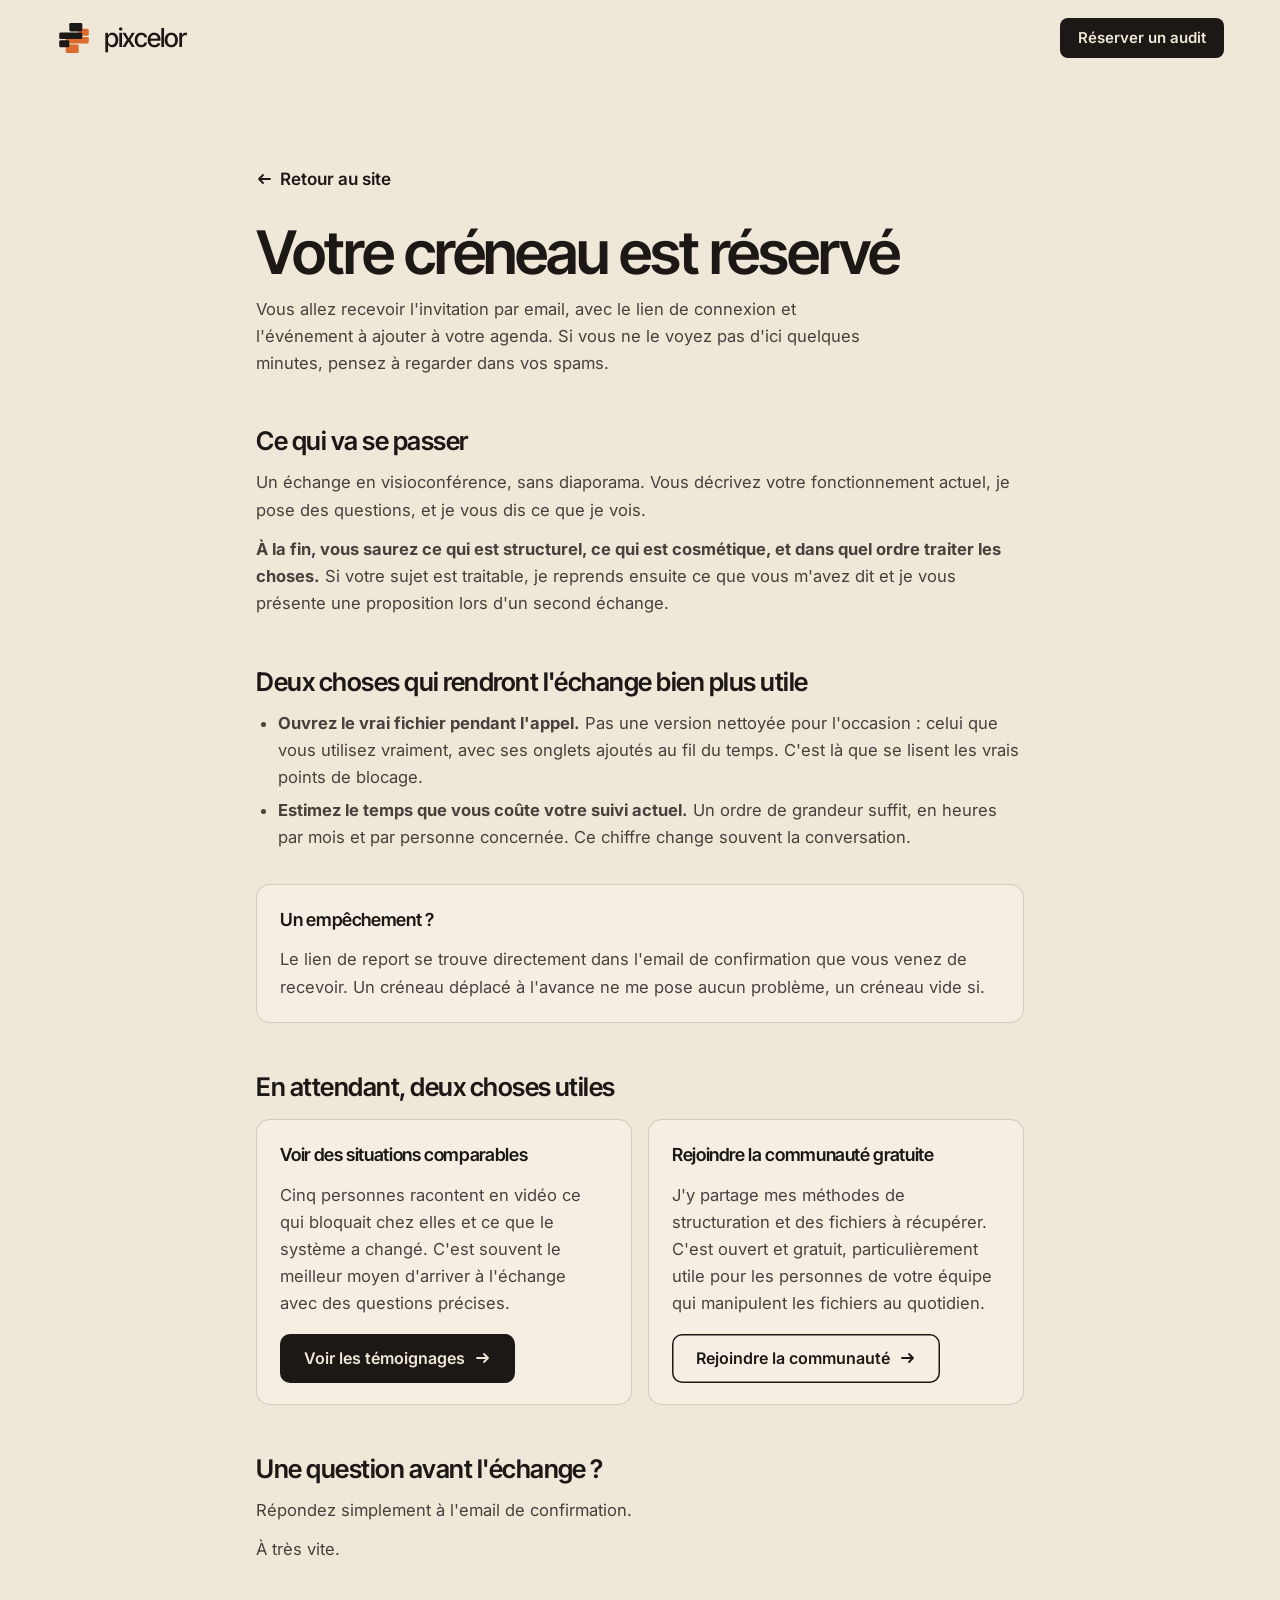
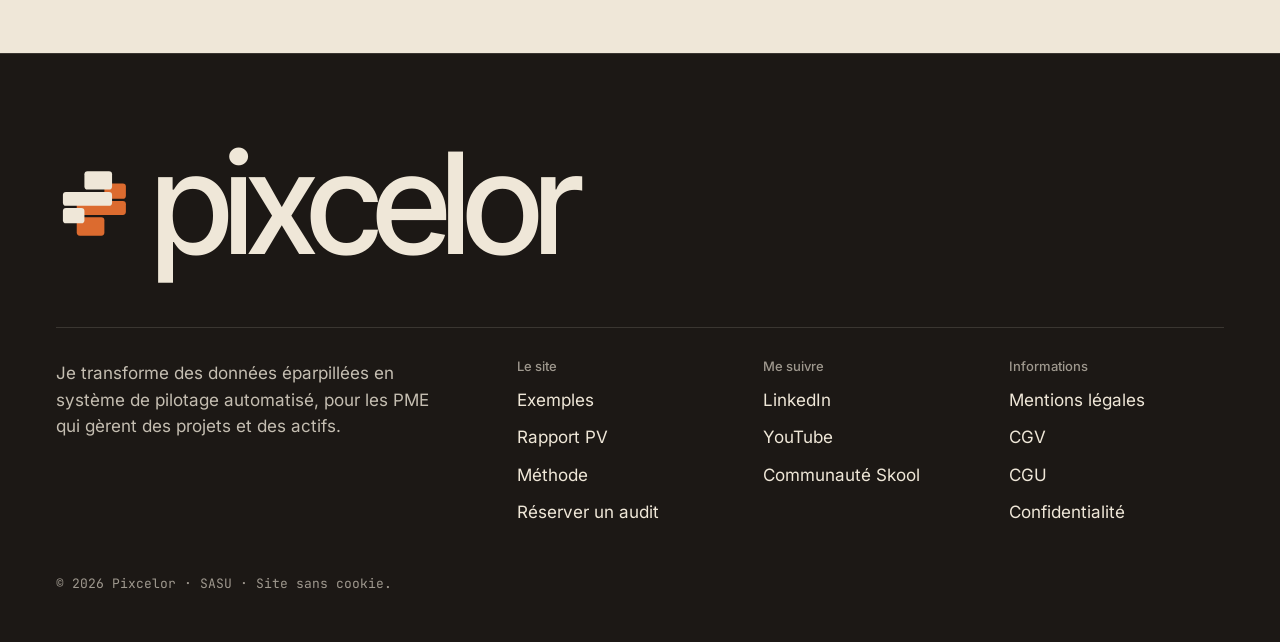
==== appel-confirme/index.html @ f3218b79 "Site pixcelor.com : première version Page unique (accueil en tuiles, schéma des logiciels vers le ra" ====
<!doctype html>
<html lang="fr">
<head>
<meta charset="utf-8">
<meta name="viewport" content="width=device-width, initial-scale=1">
<meta http-equiv="Content-Security-Policy" content="default-src 'self'; script-src 'self'; style-src 'self'; img-src 'self' data:; font-src 'self'; connect-src 'self'; frame-src 'none'; base-uri 'self'; form-action 'none'; object-src 'none'">
<meta name="referrer" content="strict-origin-when-cross-origin">
<title>Votre créneau est réservé · Pixcelor</title>
<meta name="description" content="Ce qui va se passer, ce qui aide à préparer l'échange, et de quoi patienter utilement.">
<link rel="canonical" href="https://pixcelor.com/appel-confirme/">
<meta name="robots" content="noindex">
<meta name="theme-color" content="#EFE7D8">
<link rel="icon" href="../assets/img/favicon.svg" type="image/svg+xml">
<link rel="apple-touch-icon" href="../assets/img/apple-touch-icon.png">
<link rel="preload" href="../assets/fonts/InterTight-latin.woff2" as="font" type="font/woff2" crossorigin>
<link rel="preload" href="../assets/fonts/Inter-latin.woff2" as="font" type="font/woff2" crossorigin>
<link rel="stylesheet" href="../assets/css/site.css?v=21">
</head>
<body>
<a class="skip" href="#contenu">Aller au contenu</a>

<header class="site-header">
  <div class="wrap header-row">
    <a class="brand" href="../" aria-label="Pixcelor, accueil"><svg viewBox="0 0 100 100" aria-hidden="true"><g fill="#DC6B2F"><rect x="63" y="24" width="28" height="20" rx="4"/><rect x="27" y="47" width="64" height="18" rx="4"/><rect x="27" y="68" width="36" height="24" rx="4"/></g><g fill="#1C1815"><rect x="37" y="8" width="36" height="24" rx="4"/><rect x="9" y="35" width="64" height="18" rx="4"/><rect x="9" y="56" width="28" height="20" rx="4"/></g></svg><span class="brand-word">pixcelor</span></a>
    <a class="btn btn--small" href="../#reserver">Réserver un audit</a>
  </div>
</header>

<main id="contenu" class="legal">
  <div class="wrap">
    <a class="back" href="../"><svg width="16" height="16" viewBox="0 0 16 16" aria-hidden="true"><path d="M14 8H3M7 4L3 8l4 4" fill="none" stroke="currentColor" stroke-width="1.8" stroke-linecap="round" stroke-linejoin="round"/></svg>Retour au site</a>
    <h1>Votre créneau est réservé</h1>
    
<p class="lead">Vous allez recevoir l'invitation par email, avec le lien de connexion et l'événement à ajouter à votre agenda. Si vous ne le voyez pas d'ici quelques minutes, pensez à regarder dans vos spams.</p>

<h2>Ce qui va se passer</h2>
<p>Un échange en visioconférence, sans diaporama. Vous décrivez votre fonctionnement actuel, je pose des questions, et je vous dis ce que je vois.</p>
<p><strong>À la fin, vous saurez ce qui est structurel, ce qui est cosmétique, et dans quel ordre traiter les choses.</strong> Si votre sujet est traitable, je reprends ensuite ce que vous m'avez dit et je vous présente une proposition lors d'un second échange.</p>

<h2>Deux choses qui rendront l'échange bien plus utile</h2>
<ul>
<li><strong>Ouvrez le vrai fichier pendant l'appel.</strong> Pas une version nettoyée pour l'occasion : celui que vous utilisez vraiment, avec ses onglets ajoutés au fil du temps. C'est là que se lisent les vrais points de blocage.</li>
<li><strong>Estimez le temps que vous coûte votre suivi actuel.</strong> Un ordre de grandeur suffit, en heures par mois et par personne concernée. Ce chiffre change souvent la conversation.</li>
</ul>

<div class="intro">
<h3>Un empêchement ?</h3>
<p>Le lien de report se trouve directement dans l'email de confirmation que vous venez de recevoir. Un créneau déplacé à l'avance ne me pose aucun problème, un créneau vide si.</p>
</div>

<h2>En attendant, deux choses utiles</h2>
<div class="cards2">
  <div>
    <h3>Voir des situations comparables</h3>
    <p>Cinq personnes racontent en vidéo ce qui bloquait chez elles et ce que le système a changé. C'est souvent le meilleur moyen d'arriver à l'échange avec des questions précises.</p>
    <a class="btn" href="../#temoignages">Voir les témoignages <svg width="16" height="16" viewBox="0 0 16 16" aria-hidden="true"><path d="M2 8h11M9 4l4 4-4 4" fill="none" stroke="currentColor" stroke-width="1.8" stroke-linecap="round" stroke-linejoin="round"/></svg></a>
  </div>
  <div>
    <h3>Rejoindre la communauté gratuite</h3>
    <p>J'y partage mes méthodes de structuration et des fichiers à récupérer. C'est ouvert et gratuit, particulièrement utile pour les personnes de votre équipe qui manipulent les fichiers au quotidien.</p>
    <a class="btn btn--line" href="https://www.skool.com/excel-systems-architect-6419/about" rel="noopener" target="_blank">Rejoindre la communauté <svg width="16" height="16" viewBox="0 0 16 16" aria-hidden="true"><path d="M2 8h11M9 4l4 4-4 4" fill="none" stroke="currentColor" stroke-width="1.8" stroke-linecap="round" stroke-linejoin="round"/></svg></a>
  </div>
</div>

<h2>Une question avant l'échange ?</h2>
<p>Répondez simplement à l'email de confirmation.</p>
<p>À très vite.</p>

  </div>
</main>

<footer class="site-footer">
  <div class="wrap">
    <div class="footer-mark" aria-hidden="true"><svg viewBox="0 0 100 100" aria-hidden="true"><g fill="#DC6B2F"><rect x="63" y="24" width="28" height="20" rx="4"/><rect x="27" y="47" width="64" height="18" rx="4"/><rect x="27" y="68" width="36" height="24" rx="4"/></g><g fill="#EFE7D8"><rect x="37" y="8" width="36" height="24" rx="4"/><rect x="9" y="35" width="64" height="18" rx="4"/><rect x="9" y="56" width="28" height="20" rx="4"/></g></svg><span>pixcelor</span></div>
    <div class="footer-cols">
      <p>Je transforme des données éparpillées en système de pilotage automatisé, pour les PME qui gèrent des projets et des actifs.</p>
      <div><h2>Le site</h2><ul><li><a href="../#exemples">Exemples</a></li><li><a href="../#rapport-pv">Rapport PV</a></li><li><a href="../#methode">Méthode</a></li><li><a href="../#reserver">Réserver un audit</a></li></ul></div>
      <div><h2>Me suivre</h2><ul><li><a href="https://www.linkedin.com/in/etienne-collonge/" rel="noopener" target="_blank">LinkedIn</a></li><li><a href="https://www.youtube.com/@EtienneCollonge" rel="noopener" target="_blank">YouTube</a></li><li><a href="https://www.skool.com/excel-systems-architect-6419/about" rel="noopener" target="_blank">Communauté Skool</a></li></ul></div>
      <div><h2>Informations</h2><ul><li><a href="../mentions-legales/">Mentions légales</a></li><li><a href="../conditions-generales-de-vente/">CGV</a></li><li><a href="../conditions-generales-dutilisation/">CGU</a></li><li><a href="../politique-de-confidentialite/">Confidentialité</a></li></ul></div>
    </div>
    <p class="footer-base">© 2026 Pixcelor · SASU · Site sans cookie.</p>
  </div>
</footer>
</body>
</html>
---- assets/css/site.css ----
/* Pixcelor, feuille de style du site.
   Palette : Encre, Lin, Terracotta (charte), plus le vert sauge des graphiques de la bannière LinkedIn.
   Les contrastes se lisent en luminosité, jamais en rouge/vert seul. */

@font-face { font-family: "Inter Tight"; src: url("../fonts/InterTight-latin.woff2") format("woff2"); font-weight: 400 700; font-display: swap; }
@font-face { font-family: "Inter"; src: url("../fonts/Inter-latin.woff2") format("woff2"); font-weight: 400 700; font-display: swap; }
@font-face { font-family: "JetBrains Mono"; src: url("../fonts/JetBrainsMono-latin.woff2") format("woff2"); font-weight: 400 500; font-display: swap; }
@font-face { font-family: "Archivo"; src: url("../fonts/Archivo-latin.woff2") format("woff2"); font-weight: 100 900; font-stretch: 62% 125%; font-display: swap; }

/* Variante B des titres, à comparer avec ?typo=b (Archivo en largeur étendue). À retirer une fois le choix fait. */
html.typo-b { --f-display: "Archivo", system-ui, sans-serif; }
html.typo-b .b-title, html.typo-b .section-title, html.typo-b h3, html.typo-b .quote-big, html.typo-b .sector-lead, html.typo-b .community h2, html.typo-b .band h2 { font-stretch: 116%; }
html.typo-b .b-title { font-weight: 700; letter-spacing: -0.05em; }
html.typo-b .brand-word, html.typo-b .footer-mark span { font-family: "Inter Tight", system-ui, sans-serif; font-stretch: normal; }

:root {
  --encre: #1C1815;
  --encre-2: #26201C;
  --encre-3: #3A322C;
  --lin: #EFE7D8;
  --lin-soft: #F5EFE3;
  --lin-warm: #E8DFCC;
  --lin-deep: #D6C8AF;
  --terra: #DC6B2F;
  --terra-700: #B65525;
  --terra-ink: #9C461F; /* terracotta assombri pour le texte sur Lin : contraste 4,9:1 */
  --terra-soft: #F0B08C;
  --sauge: #8FA78A;
  --sauge-soft: #B5C7AF;
  --taupe: #7D6E60;

  --text-2: rgba(28, 24, 21, 0.8);
  --text-3: rgba(28, 24, 21, 0.68);
  --line: rgba(28, 24, 21, 0.16);
  --line-2: rgba(28, 24, 21, 0.3);
  --on-dark: #EFE7D8;
  --on-dark-2: rgba(239, 231, 216, 0.8);
  --on-dark-3: rgba(239, 231, 216, 0.62);
  --line-dark: rgba(239, 231, 216, 0.14);

  --f-display: "Inter Tight", "Inter", system-ui, sans-serif;
  --f-body: "Inter", system-ui, sans-serif;
  --f-mono: "JetBrains Mono", ui-monospace, "SFMono-Regular", Consolas, monospace;

  --fs-hero: clamp(46px, 8.1vw, 126px);
  --fs-h2: clamp(36px, 5vw, 72px);
  --fs-h3: clamp(21px, 1.9vw, 27px);
  --fs-lead: clamp(18px, 1.42vw, 21px);

  --r-s: 6px;
  --r-m: 12px;
  --r-l: 20px;
  --ease: cubic-bezier(0.16, 1, 0.3, 1);
  --gutter: clamp(20px, 4.4vw, 64px);
  --section: clamp(80px, 9vw, 136px);
}

*, *::before, *::after { box-sizing: border-box; }
html { scroll-behavior: smooth; scroll-padding-top: 88px; -webkit-text-size-adjust: 100%; }
body {
  margin: 0;
  background: var(--lin);
  color: var(--encre);
  font: 400 17px/1.6 var(--f-body);
  -webkit-font-smoothing: antialiased;
  text-rendering: optimizeLegibility;
  caret-color: var(--terra);
  scrollbar-color: var(--lin-deep) var(--lin);
}
img, svg { display: block; max-width: 100%; }
img { height: auto; }
a { color: inherit; text-decoration-color: var(--terra); text-decoration-thickness: 1.5px; text-underline-offset: 4px; }
a:hover { color: var(--terra-ink); }
button { font: inherit; color: inherit; }
::selection { background: var(--terra); color: var(--encre); }
:focus-visible { outline: 2px solid var(--terra); outline-offset: 3px; border-radius: 4px; }
.mono { font-family: var(--f-mono); font-variant-numeric: tabular-nums; }

.skip { position: absolute; left: 12px; top: -60px; z-index: 100; background: var(--encre); color: var(--lin); padding: 10px 16px; border-radius: var(--r-s); text-decoration: none; }
.skip:focus, .skip:hover { top: 12px; color: var(--lin); }

.wrap { width: 100%; max-width: 1440px; margin: 0 auto; padding-inline: var(--gutter); }

/* ---------- Titres et textes ---------- */
.section { padding-block: var(--section); }
.section--tight { padding-block: calc(var(--section) * 0.7); }
.section-title { margin: 0; font: 600 var(--fs-h2)/1.02 var(--f-display); letter-spacing: -0.035em; text-wrap: balance; max-width: 18ch; }
.lead { margin: 24px 0 0; font-size: var(--fs-lead); line-height: 1.55; color: var(--text-2); max-width: 62ch; text-wrap: pretty; }
.dark .lead { color: var(--on-dark-2); }
.note { margin: 18px 0 0; font: 400 13px/1.5 var(--f-mono); color: var(--text-3); }
.dark .note { color: var(--on-dark-3); }
h3 { font-family: var(--f-display); letter-spacing: -0.02em; }

/* ---------- Boutons ---------- */
.btn {
  display: inline-flex; align-items: center; justify-content: center; gap: 10px;
  padding: 15px 24px; border-radius: 10px; border: 0;
  background: var(--encre); color: var(--lin);
  font: 600 16px/1.2 var(--f-body); text-decoration: none; cursor: pointer;
  transition: background-color 220ms var(--ease), transform 220ms var(--ease);
}
.btn:hover { background: var(--encre-3); color: var(--lin); }
.btn:active { transform: translateY(1px); }
.btn svg { flex: none; transition: transform 220ms var(--ease); }
.btn:hover svg { transform: translateX(3px); }
.btn--xl { padding: 21px 32px; font-size: 18px; border-radius: 13px; }
.btn--small { padding: 11px 18px; font-size: 15px; border-radius: 8px; }
.btn--terra { background: var(--terra); color: var(--encre); }
.btn--terra:hover { background: #E8834E; color: var(--encre); }
.btn--line { background: transparent; color: var(--encre); box-shadow: inset 0 0 0 1.5px var(--encre); }
.btn--line:hover { background: var(--lin-warm); color: var(--encre); }
.btn[disabled] { opacity: 0.6; cursor: default; }

.link-arrow { display: inline-flex; align-items: center; gap: 8px; font-weight: 600; text-decoration: none; }
.link-arrow svg { transition: transform 220ms var(--ease); }
.link-arrow:hover svg { transform: translateY(3px); }
.link-arrow--right:hover svg { transform: translateX(3px); }

.seg { display: inline-flex; padding: 4px; border-radius: 11px; background: var(--lin-warm); box-shadow: inset 0 0 0 1px var(--line); gap: 2px; }
.seg button {
  border: 0; background: transparent; padding: 11px 20px; border-radius: 8px;
  font-weight: 600; font-size: 15.5px; cursor: pointer; color: var(--text-2);
  transition: background-color 250ms var(--ease), color 250ms var(--ease);
}
.seg button:hover { color: var(--encre); }
.seg button[aria-pressed="true"] { background: var(--encre); color: var(--lin); }
.seg--sm button { padding: 8px 13px; font-size: 14px; }
.dark .seg { background: var(--encre-2); box-shadow: inset 0 0 0 1px var(--line-dark); }
.dark .seg button { color: var(--on-dark-2); }
.dark .seg button:hover { color: var(--lin); }
.dark .seg button[aria-pressed="true"] { background: var(--lin); color: var(--encre); }

/* ---------- En-tête ---------- */
.site-header { position: sticky; top: 0; z-index: 50; background: var(--lin); transition: box-shadow 250ms var(--ease); }
.site-header.is-scrolled { box-shadow: 0 1px 0 var(--line), 0 10px 30px -18px rgba(28, 24, 21, 0.35); }
.header-row { height: 76px; display: flex; align-items: center; justify-content: space-between; gap: 24px; }
.brand { display: inline-flex; align-items: center; gap: 12px; text-decoration: none; color: var(--encre); }
.brand:hover { color: var(--encre); }
.brand svg { width: 36px; height: 36px; }
.brand-word { font: 500 26px/1 var(--f-display); letter-spacing: -0.035em; }
.logo-t, .logo-e { transition: transform 700ms var(--ease); }
.brand:hover .logo-t { transform: translate(3px, 3px); }
.brand:hover .logo-e { transform: translate(-3px, -3px); }
.logo-anim .logo-t { animation: logoT 1300ms var(--ease) both 150ms; }
.logo-anim .logo-e { animation: logoE 1300ms var(--ease) both 150ms; }
@keyframes logoT { from { transform: translate(22px, 22px); } to { transform: translate(0, 0); } }
@keyframes logoE { from { transform: translate(-22px, -22px); } to { transform: translate(0, 0); } }

.nav { display: flex; align-items: center; gap: clamp(18px, 2.2vw, 34px); font-size: 15px; font-weight: 500; }
.nav a:not(.btn) { position: relative; text-decoration: none; padding: 6px 0; }
.nav a:not(.btn)::after { content: ""; position: absolute; left: 0; right: 0; bottom: 0; height: 2px; border-radius: 2px; background: var(--terra); transform: scaleX(0); transform-origin: left; transition: transform 300ms var(--ease); }
.nav a.is-active::after, .nav a:not(.btn):hover::after { transform: scaleX(1); }
.nav a.is-active, .nav a:not(.btn):hover { color: var(--encre); }
.menu-btn { display: none; width: 46px; height: 46px; border: 0; background: transparent; border-radius: 10px; cursor: pointer; align-items: center; justify-content: center; }
.menu-btn:hover { background: var(--lin-warm); }

@media (max-width: 1080px) {
  .menu-btn { display: inline-flex; }
  .nav {
    position: fixed; inset: 76px 0 auto 0; flex-direction: column; align-items: stretch; gap: 0;
    background: var(--lin); padding: 8px var(--gutter) 28px; border-bottom: 1px solid var(--line);
    font-size: 19px; transform: translateY(-8px); opacity: 0; visibility: hidden;
    transition: opacity 220ms var(--ease), transform 220ms var(--ease), visibility 0s 220ms;
  }
  .nav.is-open { opacity: 1; transform: none; visibility: visible; transition-delay: 0s; }
  .nav a:not(.btn) { padding: 14px 0; border-bottom: 1px solid var(--line); }
  .nav a:not(.btn)::after { display: none; }
  .nav .btn { margin-top: 20px; }
}

/* ---------- Accueil ---------- */
.hl { position: relative; display: inline-block; white-space: nowrap; }
.hl-stroke { position: absolute; left: -1%; right: 1%; bottom: -0.14em; width: 100%; height: 0.24em; overflow: visible; pointer-events: none; }
.hl-stroke path { fill: none; stroke: var(--terra); stroke-width: 7; stroke-linecap: round; vector-effect: non-scaling-stroke; stroke-dasharray: 1; stroke-dashoffset: 1; animation: draw 1300ms var(--ease) 500ms forwards; }
@keyframes draw { to { stroke-dashoffset: 0; } }

/* ---------- Des logiciels au rapport ---------- */
.flow-head { display: flex; flex-wrap: wrap; justify-content: space-between; align-items: flex-end; gap: 24px 48px; }
.flow-head .seg { flex-wrap: wrap; }
.flow-fig { margin: clamp(28px, 3.5vw, 44px) 0 0; padding: clamp(16px, 2.4vw, 32px); border-radius: 22px; background: var(--lin-soft); box-shadow: inset 0 0 0 1px var(--line); }
.flow-read { margin: 18px 0 0; min-height: 3em; font-size: 15.5px; line-height: 1.5; color: var(--text-2); }
.flow-read strong { color: var(--encre); font-weight: 600; }
.viz .fl-card { fill: #FBF7EF; stroke: var(--line-2); stroke-width: 1; }
.viz .fl-src, .viz .fl-out, .viz .fl-link { transition: opacity 300ms var(--ease); }
.viz .fl-src { cursor: pointer; outline: none; }
.viz .fl-src:focus-visible .fl-card { stroke: var(--terra); stroke-width: 2; }
.viz .fl-src.is-on .fl-card, .viz .fl-out.is-on .fl-card { stroke: var(--encre); stroke-width: 1.5; }
.viz .fl-ic-bg { fill: var(--lin-warm); }
.viz .fl-name { font-size: 14.5px; font-weight: 600; fill: var(--encre); }
.viz .fl-fmt { font: 500 11.5px var(--f-mono); fill: var(--text-3); }
.viz .fl-sub { font-size: 13px; fill: var(--text-2); }
.viz .fl-line { stroke: rgba(28, 24, 21, 0.22); }
.viz .fl-link.is-on .fl-line { stroke: var(--terra); }
.flow-viz.has-focus .fl-src:not(.is-on), .flow-viz.has-focus .fl-out:not(.is-on) { opacity: 0.4; }
.flow-viz.has-focus .fl-link:not(.is-on) { opacity: 0.12; }
.viz .fl-hub-bg { fill: var(--encre); }
.viz .fl-hub-t { font-size: 17px; font-weight: 600; fill: var(--lin); }
.viz .fl-hub-s { font: 500 11.5px var(--f-mono); fill: var(--on-dark-2); }
.viz .fl-rel { stroke: rgba(239, 231, 216, 0.35); stroke-width: 1.2; }
.viz .fl-dim { fill: var(--encre-3); stroke: rgba(239, 231, 216, 0.28); }
.viz .fl-dim-t { font-size: 11px; font-weight: 500; fill: var(--on-dark); }
.viz .fl-fact { fill: var(--terra); }
.viz .fl-chip { fill: #FBF7EF; stroke: var(--terra); stroke-width: 1.2; }
.viz .fl-chip-t { font-size: 12.5px; font-weight: 600; fill: var(--terra-ink); }
/* Le trait lumineux : un tiret qui parcourt la ligne, en boucle, seulement quand le schéma est visible. */
.viz .fl-beam { stroke: var(--terra); stroke-width: 2.6; stroke-linecap: round; stroke-dasharray: var(--seg) var(--gap); stroke-dashoffset: var(--seg); opacity: 0; }
.flow-fig.is-live .viz.is-in .fl-beam { opacity: 1; animation: beam 2.8s linear var(--bd, 0s) infinite; }
@keyframes beam { from { stroke-dashoffset: var(--seg); } to { stroke-dashoffset: var(--end); } }

@keyframes flow { to { stroke-dashoffset: -20; } }

.tile { display: block; margin: 0; padding: 16px 18px 12px; border-radius: 14px; background: #FBF7EF; box-shadow: inset 0 0 0 1px var(--line); min-width: 0; text-align: left; }
.tile figcaption, .tile-cap { display: flex; justify-content: space-between; align-items: baseline; gap: 12px; font-size: 14.5px; font-weight: 500; color: var(--text-2); }
.tile figcaption b, .tile-cap b { font: 500 16px/1 var(--f-mono); color: var(--encre); white-space: nowrap; }
.tile figcaption b.neg, .tile-cap b.neg { color: var(--terra-ink); }


/* ---------- Ce que coûte le retard ---------- */
.enjeux-grid { display: grid; grid-template-columns: minmax(0, 4.4fr) minmax(0, 7.6fr); gap: clamp(32px, 4vw, 64px); align-items: center; }
.blind { list-style: none; margin: 32px 0 0; padding: 0; }
.blind li { display: grid; grid-template-columns: 112px 1fr; gap: 16px; padding: 16px 0; border-top: 1px solid var(--line); font-size: 17px; line-height: 1.45; }
.blind li:last-child { border-bottom: 1px solid var(--line); }
.blind li span { font-size: 13.5px; font-weight: 600; color: var(--terra-ink); padding-top: 2px; }
.delay-fig { margin: 0; padding: clamp(18px, 2.4vw, 30px); border-radius: 22px; background: var(--lin-soft); box-shadow: inset 0 0 0 1px var(--line); }
.delay-head { display: flex; flex-wrap: wrap; justify-content: space-between; align-items: flex-start; gap: 14px 20px; }
.delay-t { flex: 1 1 260px; font-size: 14.5px; line-height: 1.45; color: var(--text-2); }
.delay-t strong { display: block; margin-bottom: 4px; font: 600 18px/1.25 var(--f-display); color: var(--encre); letter-spacing: -0.01em; }

/* Chiffres clés en petites cartes, au-dessus des graphiques. */
.stat-row { display: grid; grid-template-columns: repeat(2, minmax(0, 1fr)); gap: 12px; margin: 18px 0 6px; }
.stat, .constat-kpis > div { padding: 14px 18px 16px; border-radius: 14px; background: #FBF7EF; box-shadow: inset 0 0 0 1px var(--line); }
.stat span, .constat-kpis dt { display: block; font-size: 13.5px; font-weight: 500; color: var(--text-2); }
.stat b { display: block; margin-top: 8px; font: 500 clamp(24px, 2.4vw, 32px)/1 var(--f-mono); letter-spacing: -0.02em; white-space: nowrap; }
.stat--key b { color: var(--terra-ink); }

/* ---------- Avant / après ---------- */
.constat-top { display: grid; grid-template-columns: minmax(0, 7fr) minmax(0, 5fr); gap: clamp(28px, 5vw, 80px); align-items: end; }
.constat-kpis { display: grid; grid-template-columns: repeat(2, minmax(0, 1fr)); gap: 12px; margin: 0; }
.constat-kpis dd { margin: 10px 0 0; white-space: nowrap; font: 500 clamp(28px, 2.8vw, 40px)/1 var(--f-mono); letter-spacing: -0.03em; transition: color 400ms var(--ease); }
.constat-kpis dd.is-good { color: var(--terra-ink); }
.gantt-fig { margin: clamp(32px, 4vw, 48px) 0 0; padding: clamp(18px, 2.4vw, 32px); border-radius: 22px; background: var(--lin-soft); box-shadow: inset 0 0 0 1px var(--line); }
.viz .gl-name { font-size: 14.5px; font-weight: 500; fill: var(--encre); }
.viz .gl-dur { font: 500 11.5px var(--f-mono); fill: var(--text-3); }
.viz .gl-day { font: 500 11.5px var(--f-mono); fill: var(--text-3); }
.viz .pill-t { font: 600 12.5px var(--f-body); }
.viz .pill-line rect { stroke: var(--line-2); }
.gantt-head { display: flex; flex-wrap: wrap; justify-content: space-between; align-items: center; gap: 16px; margin-bottom: 20px; }
.gantt-head .legend { margin: 0; }
.legend { display: flex; flex-wrap: wrap; gap: 8px 20px; margin-top: 14px; font-size: 14px; color: var(--text-2); }
.dark .legend { color: var(--on-dark-2); }
.legend span { display: inline-flex; align-items: center; gap: 8px; }
.legend i { width: 13px; height: 13px; border-radius: 3px; display: inline-block; }
.legend i.l { height: 3px; width: 18px; border-radius: 2px; }
.sw-manual { background: var(--taupe); }
.sw-auto { background: var(--sauge-soft); box-shadow: inset 0 0 0 1px rgba(28, 24, 21, 0.25); }
.sw-analyse { background: var(--terra); }
.sw-ink { background: var(--encre); }
.dark .sw-ink { background: var(--lin); }
.sw-lin { background: var(--lin); }
.sw-sand { background: #B9A88C; }
.sw-sandl { background: #CDBEA5; }
.sw-good { background: #CDBEA5; }
.sw-mid { background: #D99A6C; }

/* ---------- Bandeau d'appel ---------- */
.cta-band { padding-bottom: calc(var(--section) * 0.4); }
.band {
  display: flex; flex-wrap: wrap; justify-content: space-between; align-items: center; gap: 24px 48px;
  padding: clamp(28px, 4vw, 56px) clamp(24px, 4vw, 64px); border-radius: var(--r-l);
  background: var(--lin-warm); box-shadow: inset 0 0 0 1px var(--line);
}
.band h2 { margin: 0; max-width: 22ch; font: 600 clamp(28px, 3.2vw, 46px)/1.05 var(--f-display); letter-spacing: -0.03em; text-wrap: balance; }
.band p { margin: 14px 0 0; font-size: 17px; color: var(--text-2); max-width: 52ch; }

/* ---------- Métiers ---------- */
.tabs { display: flex; flex-wrap: wrap; gap: 8px; margin-top: 40px; }
.tabs [role="tab"] {
  border: 0; cursor: pointer; padding: 13px 20px; border-radius: 999px; background: transparent; box-shadow: inset 0 0 0 1.5px var(--line-2);
  font-weight: 600; font-size: 15.5px; color: var(--encre); transition: background-color 220ms var(--ease), box-shadow 220ms var(--ease), color 220ms var(--ease);
}
.tabs [role="tab"]:hover { box-shadow: inset 0 0 0 1.5px var(--encre); }
.tabs [role="tab"][aria-selected="true"] { background: var(--encre); color: var(--lin); box-shadow: none; }
.sector { display: grid; grid-template-columns: minmax(0, 3.6fr) minmax(0, 8.4fr); gap: clamp(28px, 4vw, 56px); margin-top: 36px; align-items: start; }
.sector[hidden] { display: none; }
.sector-lead { margin: 0; font: 500 clamp(21px, 1.8vw, 26px)/1.35 var(--f-display); letter-spacing: -0.015em; }
.sector-sub { margin: 26px 0 12px; font-size: 14.5px; color: var(--text-3); }
.ticks { list-style: none; margin: 0; padding: 0; display: grid; gap: 12px; }
.ticks li { position: relative; padding-left: 30px; font-size: 16.5px; line-height: 1.45; }
.ticks li::before { content: ""; position: absolute; left: 0; top: 4px; width: 18px; height: 14px; border-radius: 3px; background: var(--terra); clip-path: polygon(0 0, 55% 0, 55% 45%, 100% 45%, 100% 100%, 45% 100%, 45% 55%, 0 55%); }
.sector .link-arrow { margin-top: 30px; }
.board { display: grid; grid-template-columns: repeat(2, minmax(0, 1fr)); gap: 14px; }
.board .tile--wide { grid-column: 1 / -1; }

/* ---------- Sections sombres ---------- */
.dark { background: var(--encre); color: var(--on-dark); }
.dark a { color: var(--on-dark); }
.dark a:hover { color: var(--terra-soft); }
.dark a.btn--terra, .dark a.btn--terra:hover { color: var(--encre); }

/* ---------- Parc photovoltaïque ---------- */
.pv-head { display: flex; justify-content: space-between; align-items: flex-end; gap: 40px; }
.pv-head .section-title { max-width: 15ch; }
.pv-head .btn { flex: none; }
.pv { margin-top: clamp(40px, 5vw, 64px); border-radius: var(--r-l); padding: clamp(14px, 1.8vw, 24px); background: #221C18; box-shadow: inset 0 0 0 1px var(--line-dark), 0 50px 100px -60px #000; }
.pv-bar { display: flex; flex-wrap: wrap; justify-content: space-between; align-items: center; gap: 14px; padding-bottom: 16px; border-bottom: 1px solid var(--line-dark); }
.pv-title { display: flex; align-items: center; gap: 12px; font: 600 18px/1.2 var(--f-display); }
.pv-title svg { width: 24px; height: 24px; }
.pv-title span { font-weight: 500; color: var(--on-dark-3); }
.pv-view[hidden] { display: none; }
.pv-filter { display: flex; flex-wrap: wrap; align-items: center; gap: 8px 10px; padding-top: 16px; }
.pv-filter .lbl { font-size: 13.5px; color: var(--on-dark-3); margin-right: 2px; }
.pv-filter .hint { font-size: 13.5px; color: var(--on-dark-3); margin-left: auto; }
.chip {
  border: 0; cursor: pointer; padding: 8px 13px; border-radius: 8px; background: transparent; color: var(--on-dark-2);
  box-shadow: inset 0 0 0 1px var(--line-dark); font: 500 13px/1 var(--f-mono); transition: background-color 200ms var(--ease), color 200ms var(--ease);
}
.chip:hover { color: var(--lin); box-shadow: inset 0 0 0 1px rgba(239, 231, 216, 0.4); }
.chip[aria-pressed="true"] { background: var(--lin); color: var(--encre); box-shadow: none; }
.chip--sel { background: var(--terra); color: var(--encre); cursor: default; }
.tag { display: inline-flex; padding: 7px 11px; border-radius: 7px; font: 500 12.5px/1 var(--f-mono); box-shadow: inset 0 0 0 1px var(--line-dark); color: var(--on-dark-2); }
.tag--terra { color: var(--terra); box-shadow: inset 0 0 0 1px rgba(220, 107, 47, 0.7); }

.pv-kpis { display: grid; grid-template-columns: repeat(5, minmax(0, 1fr)); padding: 20px 0; border-bottom: 1px solid var(--line-dark); }
.kpi { padding: 0 20px; border-left: 1px solid var(--line-dark); }
.kpi:first-child { padding-left: 4px; border-left: 0; }
.kpi span { display: block; font-size: 13.5px; color: var(--on-dark-3); }
.kpi b { display: block; margin-top: 8px; font: 500 clamp(22px, 2.1vw, 31px)/1 var(--f-mono); letter-spacing: -0.02em; }
.kpi b small { font-size: 0.5em; margin-left: 4px; color: var(--on-dark-2); }
.kpi b.is-terra { color: var(--terra); }

.pv-grid { display: grid; grid-template-columns: repeat(12, minmax(0, 1fr)); gap: 14px; margin-top: 16px; }
.pv-card { margin: 0; padding: 18px 20px 14px; border-radius: 14px; background: var(--encre-2); box-shadow: inset 0 0 0 1px var(--line-dark); min-width: 0; }
.pv-card figcaption, .pv-card h3 { margin: 0 0 6px; font: 500 14.5px/1.35 var(--f-body); color: var(--on-dark-2); letter-spacing: 0; }
.pv-map { grid-column: span 5; }
.pv-combo { grid-column: span 7; }
.pv-fall { grid-column: span 7; }
.pv-causes { grid-column: span 5; }
.pv-heat, .pv-todo { grid-column: span 12; }
.pv-treso { grid-column: span 12; }
.pv-dscr { grid-column: span 7; }
.pv-enc { grid-column: span 5; }
.sw-band { background: rgba(220, 107, 47, 0.35); }
.sw-dash { background: repeating-linear-gradient(90deg, var(--terra) 0 5px, transparent 5px 8px); }
.pv-reading { margin: 10px 0 0; font-size: 15px; line-height: 1.5; color: var(--on-dark-2); min-height: 3em; }
.todo { list-style: none; margin: 10px 0 0; padding: 0; display: grid; grid-template-columns: repeat(3, minmax(0, 1fr)); gap: 12px; }
.todo li { border-radius: 12px; padding: 16px 18px; background: #2E2723; box-shadow: inset 0 0 0 1px var(--line-dark); display: grid; grid-template-columns: 1fr auto; gap: 6px 14px; }
.todo .t-name { font: 600 16.5px/1.25 var(--f-display); }
.todo .t-prio { font: 500 12px/1 var(--f-mono); padding: 5px 8px; border-radius: 5px; align-self: start; white-space: nowrap; }
.todo .t-prio.haute { background: var(--terra); color: var(--encre); }
.todo .t-prio.basse { box-shadow: inset 0 0 0 1px rgba(239, 231, 216, 0.35); color: var(--on-dark-2); }
.todo .t-txt { grid-column: 1 / -1; font-size: 14.5px; line-height: 1.45; color: var(--on-dark-2); }
.todo .t-val { grid-column: 1 / -1; font: 500 13.5px/1 var(--f-mono); color: var(--on-dark); margin-top: 4px; }

/* ---------- Ce qui est livré ---------- */
.livrable-grid { display: grid; grid-template-columns: minmax(0, 6fr) minmax(0, 6fr); gap: clamp(36px, 6vw, 96px); align-items: center; }
.layers-list { list-style: none; margin: 40px 0 0; padding: 0; display: grid; gap: 4px; }
.layers-list button {
  width: 100%; text-align: left; cursor: pointer; border: 0; background: transparent;
  display: grid; grid-template-columns: 38px 1fr; gap: 4px 12px; padding: 18px 16px; border-radius: 12px; transition: background-color 220ms var(--ease);
}
.layers-list button:hover { background: var(--lin-warm); }
.layers-list button[aria-pressed="true"] { background: var(--lin-soft); box-shadow: inset 0 0 0 1px var(--line); }
.layers-list .n { font: 500 13px/1.9 var(--f-mono); color: var(--text-3); }
.layers-list button[aria-pressed="true"] .n { color: var(--terra-ink); }
.layers-list strong { font: 600 21px/1.3 var(--f-display); letter-spacing: -0.015em; }
.layers-list p { grid-column: 2; margin: 0; font-size: 15.5px; line-height: 1.5; color: var(--text-2); display: none; }
.layers-list button[aria-pressed="true"] p { display: block; animation: fadeUp 450ms var(--ease) both; }
@keyframes fadeUp { from { opacity: 0; translate: 0 6px; } to { opacity: 1; translate: none; } }
.layers-visual svg { width: 100%; height: auto; overflow: visible; }
.slab { cursor: pointer; transition: transform 500ms var(--ease); }
.slab .top { fill: var(--lin-soft); stroke: var(--encre); stroke-width: 1.5; transition: fill 400ms var(--ease); }
.slab .side-l { fill: var(--lin-deep); stroke: var(--encre); stroke-width: 1.5; }
.slab .side-r { fill: #C4B498; stroke: var(--encre); stroke-width: 1.5; }
.slab .pat { stroke: var(--encre); fill: var(--encre); opacity: 0.35; transition: opacity 400ms var(--ease); }
.slab.is-active { transform: translateY(-14px); }
.slab.is-active .top { fill: var(--encre); }
.slab.is-active .pat { stroke: var(--lin); fill: var(--lin); opacity: 0.9; }
.slab.is-active .pat.acc { stroke: var(--terra); fill: var(--terra); }
.slab-label { font: 500 14px var(--f-body); fill: var(--text-2); }
.slab-label.is-active { fill: var(--encre); font-weight: 600; }

/* ---------- Méthode ---------- */
.steps-visual { margin-top: clamp(40px, 5vw, 64px); }
.steps-visual svg { width: 100%; height: auto; overflow: visible; }
/* « translate » et non « transform » : la position des groupes SVG est portée par leur attribut transform. */
.st { opacity: 0.15; translate: 0 18px; transition: opacity 700ms var(--ease), translate 900ms var(--ease); }
.is-in .st { opacity: 1; translate: none; }
.is-in .st:nth-of-type(2) { transition-delay: 150ms; }
.is-in .st:nth-of-type(3) { transition-delay: 300ms; }
.is-in .st:nth-of-type(4) { transition-delay: 450ms; }
.is-in .st:nth-of-type(5) { transition-delay: 600ms; }
.steps-visual.has-focus .st { opacity: 0.18; transition-delay: 0ms; }
.steps-visual.has-focus .st.is-focus { opacity: 1; translate: 0 -8px; }
.steps { list-style: none; margin: 32px 0 0; padding: 0; display: grid; grid-template-columns: repeat(5, minmax(0, 1fr)); gap: clamp(10px, 1.4vw, 18px); }
.step {
  width: 100%; height: 100%; text-align: left; cursor: pointer; border: 0; background: transparent; padding: 18px 14px 16px;
  border-top: 1.5px solid var(--encre); border-radius: 0 0 12px 12px; display: flex; flex-direction: column; gap: 10px;
  transition: background-color 250ms var(--ease);
}
.step:hover, .step[aria-pressed="true"] { background: var(--lin-soft); }
.step[aria-pressed="true"] { border-top-color: var(--terra); }
.step-h { display: flex; align-items: baseline; gap: 12px; }
.step-h > span:first-child { font: 500 14px/1 var(--f-mono); color: var(--text-3); }
.step-t { font: 600 var(--fs-h3)/1.1 var(--f-display); letter-spacing: -0.02em; }
.step-p { font-size: 15px; line-height: 1.55; color: var(--text-2); }
.deliv { font-size: 14px; color: var(--encre); margin-top: auto; }

.formats { margin-top: clamp(72px, 8vw, 112px); padding: clamp(24px, 3vw, 44px); border-radius: var(--r-l); background: var(--lin-soft); box-shadow: inset 0 0 0 1px var(--line); display: grid; grid-template-columns: minmax(0, 5fr) minmax(0, 7fr); gap: clamp(28px, 4vw, 64px); align-items: center; }
.formats h3 { margin: 0; font-size: clamp(28px, 3vw, 42px); font-weight: 600; line-height: 1.05; }
.formats .seg { margin-top: 22px; }
.format-desc { margin: 20px 0 0; font-size: 16.5px; line-height: 1.55; color: var(--text-2); min-height: 5.5em; }
.who { display: grid; grid-template-columns: repeat(5, minmax(0, 1fr)); gap: 14px; align-items: end; }
.who-col { display: flex; flex-direction: column; gap: 10px; }
.who-bar { height: 190px; border-radius: 8px; overflow: hidden; display: flex; flex-direction: column; box-shadow: inset 0 0 0 1px var(--line); background: var(--lin); }
.who-bar .you { background: var(--terra); transition: flex-grow 700ms var(--ease); flex: 1 1 0; }
.who-bar .me { background: var(--encre); transition: flex-grow 700ms var(--ease); flex: 1 1 0; }
.who-col span { font-size: 13.5px; font-weight: 600; text-align: center; }
.who-col small { display: block; font: 400 12px/1.3 var(--f-mono); color: var(--text-3); text-align: center; }

/* ---------- Témoignages et vidéo ---------- */
.testi-grid figure { margin: 0; }
.testi-grid { display: grid; grid-template-columns: minmax(0, 7fr) minmax(0, 5fr); gap: clamp(32px, 4.5vw, 64px); margin-top: clamp(40px, 5vw, 64px); }
.facade { position: relative; display: block; width: 100%; aspect-ratio: 16 / 9; padding: 0; border: 0; cursor: pointer; border-radius: 16px; overflow: hidden; background: var(--encre); }
.facade img { width: 100%; height: 100%; object-fit: cover; transition: transform 700ms var(--ease); }
.facade:hover img { transform: scale(1.03); }
.facade .play { position: absolute; left: 50%; top: 50%; width: 84px; height: 84px; margin: -42px 0 0 -42px; border-radius: 50%; background: var(--lin); display: flex; align-items: center; justify-content: center; box-shadow: 0 12px 30px -10px rgba(0, 0, 0, 0.6); transition: transform 300ms var(--ease), background-color 300ms var(--ease); }
.facade:hover .play { transform: scale(1.08); background: var(--terra); }
.facade--s { width: 132px; flex: none; border-radius: 9px; }
.facade--s .play { width: 32px; height: 32px; margin: -16px 0 0 -16px; }
.facade--s .play svg { width: 12px; height: 12px; }
.facade iframe { position: absolute; inset: 0; width: 100%; height: 100%; border: 0; }
.quote-big { margin: 30px 0 0; font: 500 clamp(22px, 2.2vw, 31px)/1.3 var(--f-display); letter-spacing: -0.015em; text-wrap: pretty; }
.who-said { margin-top: 18px; display: flex; flex-wrap: wrap; justify-content: space-between; gap: 8px 24px; font-size: 15px; }
.who-said span { color: var(--text-2); }
.gain { font: 500 13px/1.4 var(--f-mono); color: var(--encre); }
.gain::before { content: ""; display: inline-block; width: 8px; height: 8px; margin-right: 8px; border-radius: 2px; background: var(--terra); vertical-align: 1px; }
.testi-list { list-style: none; margin: 0; padding: 0; }
.testi-list li { display: flex; gap: 20px; padding: 22px 0; border-top: 1px solid var(--line); }
.testi-list li:last-child { border-bottom: 1px solid var(--line); }
.testi-list .name { font-size: 15px; }
.testi-list .name span { color: var(--text-2); }
.testi-list blockquote { margin: 8px 0 0; font-size: 16px; line-height: 1.45; }
.testi-list .gain { display: block; margin-top: 10px; font-size: 12.5px; }
.video-grid { display: grid; grid-template-columns: minmax(0, 4fr) minmax(0, 8fr); gap: clamp(32px, 5vw, 80px); align-items: center; }
.video-grid .section-title { max-width: 12ch; }
.vid-modal { width: min(1100px, 94vw); padding: 0; border: 0; border-radius: 16px; background: var(--encre); color: var(--lin); overflow: visible; }
.vid-modal::backdrop { background: rgba(28, 24, 21, 0.78); }
.vid-box { position: relative; aspect-ratio: 16 / 9; border-radius: 16px; overflow: hidden; }
.vid-box iframe { position: absolute; inset: 0; width: 100%; height: 100%; border: 0; }
.vid-close { position: absolute; right: 0; top: -48px; border: 0; cursor: pointer; padding: 10px 16px; border-radius: 8px; background: var(--lin); color: var(--encre); font-weight: 600; font-size: 14px; }
.vid-close:hover { background: var(--terra); }

/* ---------- À propos ---------- */
.about-grid { display: grid; grid-template-columns: minmax(0, 5fr) minmax(0, 7fr); gap: clamp(36px, 6vw, 96px); align-items: start; }
.portrait { margin: 0; position: sticky; top: 110px; }
.portrait img { width: 100%; aspect-ratio: 4 / 5; object-fit: cover; object-position: 50% 25%; border-radius: var(--r-l); }
.portrait figcaption { margin-top: 12px; font-size: 14px; color: var(--text-3); }
.about-grid .section-title { max-width: 16ch; }
.about-text p { font-size: 18px; line-height: 1.65; margin: 22px 0 0; max-width: 62ch; }
.before-after { margin: 40px 0 0; padding: 26px 28px; border-radius: 16px; background: var(--lin-soft); box-shadow: inset 0 0 0 1px var(--line); }
.before-after figcaption { font-size: 14.5px; color: var(--text-2); }
.ba-rows { display: grid; grid-template-columns: 58px minmax(0, 1fr) 60px; gap: 14px 16px; align-items: center; margin-top: 20px; }
.ba-rows span { font-size: 14.5px; }
.ba-rows .v { font: 500 17px var(--f-mono); text-align: right; }
.ba-bar { height: 32px; border-radius: 6px; background: rgba(28, 24, 21, 0.08); }
.ba-bar i { display: block; height: 100%; border-radius: 6px; transform-origin: left; transform: scaleX(0.04); transition: transform 1400ms var(--ease) 200ms; }
.ba-bar i.full { width: 100%; background: var(--taupe); }
.ba-bar i.short { width: 8%; background: var(--terra); transition-delay: 700ms; }
.is-in .ba-bar i { transform: none; }
.before-after .note { margin-top: 16px; }
.follow { display: flex; flex-wrap: wrap; gap: 12px; margin-top: 32px; }

/* ---------- Communauté ---------- */
.community { display: grid; grid-template-columns: minmax(0, 5fr) minmax(0, 7fr); gap: clamp(32px, 5vw, 80px); align-items: center; padding: clamp(24px, 3.5vw, 56px); border-radius: var(--r-l); background: var(--lin-warm); box-shadow: inset 0 0 0 1px var(--line); }
.community h2 { margin: 0; font: 600 clamp(30px, 3.4vw, 50px)/1.04 var(--f-display); letter-spacing: -0.03em; }
.community p { margin: 20px 0 0; font-size: 17px; line-height: 1.6; color: var(--text-2); }
.community .btn { margin-top: 28px; }
.community img { width: 100%; border-radius: 14px; box-shadow: 0 30px 60px -40px rgba(28, 24, 21, 0.6); }

/* ---------- Questions ---------- */
.faq-grid { display: grid; grid-template-columns: minmax(0, 4fr) minmax(0, 8fr); gap: clamp(32px, 5vw, 80px); }
.faq { border-top: 1.5px solid var(--encre); }
.faq details { border-bottom: 1px solid var(--line); }
.faq summary { list-style: none; cursor: pointer; display: flex; justify-content: space-between; align-items: center; gap: 24px; padding: 24px 4px; font: 600 clamp(18px, 1.5vw, 21px)/1.35 var(--f-display); letter-spacing: -0.01em; }
.faq summary::-webkit-details-marker { display: none; }
.faq summary svg { flex: none; transition: transform 300ms var(--ease); }
.faq details[open] summary svg { transform: rotate(45deg); }
.faq summary:hover { color: var(--terra-ink); }
.faq details p { margin: 0 0 24px; padding-right: 48px; font-size: 16.5px; line-height: 1.6; color: var(--text-2); max-width: 70ch; }

/* ---------- Réserver ---------- */
.book-grid { display: grid; grid-template-columns: minmax(0, 5fr) minmax(0, 7fr); gap: clamp(36px, 6vw, 96px); align-items: start; }
.book-steps { list-style: none; margin: 40px 0 0; padding: 0; }
.book-steps li { display: grid; grid-template-columns: 44px 1fr; gap: 12px; padding: 20px 0; border-top: 1px solid var(--line-dark); font-size: 17px; line-height: 1.5; }
.book-steps li span { font: 500 14px/1.7 var(--f-mono); color: var(--terra); }
.book-card { border-radius: var(--r-l); background: var(--encre-2); box-shadow: inset 0 0 0 1px var(--line-dark); padding: clamp(22px, 3vw, 40px); min-height: 560px; display: flex; flex-direction: column; }
.book-card h3 { margin: 0; font-size: clamp(24px, 2.4vw, 32px); font-weight: 600; }
.book-card p { margin: 14px 0 0; color: var(--on-dark-2); font-size: 16px; line-height: 1.55; }
.book-actions { display: flex; flex-wrap: wrap; align-items: center; gap: 14px 24px; margin-top: 28px; }
.book-frame { position: relative; flex: 1; margin-top: 28px; border-radius: 14px; overflow: hidden; background: var(--lin); min-height: 680px; }
.book-frame iframe { position: absolute; inset: 0; width: 100%; height: 100%; border: 0; }
/* Calendrier du mois : un clic sur un jour ouvre Calendly à cette date. */
.cal { margin-top: 28px; padding: clamp(16px, 2vw, 24px); border-radius: 16px; background: rgba(239, 231, 216, 0.04); box-shadow: inset 0 0 0 1px var(--line-dark); }
.cal-head { display: flex; justify-content: space-between; align-items: baseline; gap: 12px; margin-bottom: 16px; }
.cal-head b { font: 600 19px/1.2 var(--f-display); color: var(--on-dark); }
.cal-head b::first-letter { text-transform: uppercase; }
.cal-head span { font-size: 13.5px; color: var(--on-dark-3); }
.cal-grid { display: grid; grid-template-columns: repeat(7, minmax(0, 1fr)); gap: 6px; }
.cal-grid .dow { padding-bottom: 4px; text-align: center; font: 500 12px/1 var(--f-mono); color: var(--on-dark-3); }
.cal-grid .d { height: 46px; display: flex; align-items: center; justify-content: center; border: 0; border-radius: 10px; background: transparent; font: 500 15px/1 var(--f-mono); color: var(--on-dark); }
.cal-grid button.d { cursor: pointer; background: rgba(239, 231, 216, 0.08); transition: background-color 200ms var(--ease), color 200ms var(--ease); }
.cal-grid button.d:hover, .cal-grid button.d:focus-visible { background: var(--terra); color: var(--encre); }
.cal-grid .d.is-off { color: rgba(239, 231, 216, 0.3); }
.cal-grid .d.is-today { box-shadow: inset 0 0 0 1.5px var(--terra); color: var(--on-dark); }
.book-card .cal-foot { margin: 14px 0 0; font-size: 14px; color: var(--on-dark-3); }

/* ---------- Pied de page ---------- */
.site-footer { background: var(--encre); color: var(--on-dark); padding: clamp(56px, 7vw, 96px) 0 36px; border-top: 1px solid var(--line-dark); }
.footer-mark { display: flex; align-items: center; gap: clamp(10px, 1.4vw, 20px); color: var(--lin); }
.footer-mark svg { width: clamp(36px, 6vw, 92px); height: auto; flex: none; }
.footer-mark span { font: 500 clamp(44px, 11vw, 170px)/0.85 var(--f-display); letter-spacing: -0.055em; }
.footer-cols { display: grid; grid-template-columns: 2fr repeat(3, 1fr); gap: 32px; margin-top: clamp(40px, 5vw, 72px); padding-top: 32px; border-top: 1px solid var(--line-dark); }
.footer-cols p { margin: 0; max-width: 34ch; color: var(--on-dark-2); line-height: 1.55; }
.footer-cols h2 { margin: 0 0 14px; font: 500 13px/1 var(--f-body); color: var(--on-dark-3); }
.footer-cols ul { list-style: none; margin: 0; padding: 0; display: grid; gap: 10px; }
.footer-cols a { text-decoration: none; }
.footer-cols a:hover { color: var(--terra-soft); text-decoration: underline; }
.footer-base { margin-top: 48px; font: 400 13px/1.5 var(--f-mono); color: var(--on-dark-3); }

/* Bouton fixe sur mobile */
.sticky-cta { display: none; }
@media (max-width: 760px) {
  .sticky-cta {
    display: flex; justify-content: center; position: fixed; left: 12px; right: 12px; bottom: 12px; z-index: 40;
    padding: 16px 20px; border-radius: 12px; background: var(--encre); color: var(--lin); font-weight: 600; text-decoration: none;
    box-shadow: 0 16px 40px -12px rgba(28, 24, 21, 0.6); transform: translateY(140%); transition: transform 350ms var(--ease);
  }
  .sticky-cta.is-on { transform: none; }
  .sticky-cta:hover { color: var(--lin); }
}

/* ---------- Pages juridiques ---------- */
.legal { padding-block: clamp(48px, 7vw, 104px); }
.legal .wrap { max-width: 880px; }
.legal h1 { margin: 0; font: 600 clamp(36px, 5vw, 60px)/1.05 var(--f-display); letter-spacing: -0.035em; }
.legal .updated { margin: 12px 0 0; font: 400 13px var(--f-mono); color: var(--text-3); }
.legal h2 { margin: 48px 0 12px; font: 600 clamp(21px, 2vw, 26px)/1.25 var(--f-display); letter-spacing: -0.02em; }
.legal h3 { margin: 28px 0 8px; font-size: 18px; font-weight: 600; }
.legal p, .legal li { font-size: 16.5px; line-height: 1.65; color: var(--text-2); }
.legal p { margin: 12px 0 0; }
.legal ul { margin: 12px 0 0; padding-left: 22px; }
.legal li { margin-top: 6px; }
.legal .intro { margin-top: 32px; padding: 22px 24px; border-radius: 14px; background: var(--lin-soft); box-shadow: inset 0 0 0 1px var(--line); }
.legal .intro p:first-child, .legal .intro h3:first-child { margin-top: 0; }
.back { display: inline-flex; align-items: center; gap: 8px; margin-bottom: 28px; font-weight: 600; text-decoration: none; }
.cards2 { display: grid; grid-template-columns: repeat(2, minmax(0, 1fr)); gap: 16px; margin-top: 16px; }
.cards2 > div { padding: 22px 24px; border-radius: 14px; background: var(--lin-soft); box-shadow: inset 0 0 0 1px var(--line); }
.cards2 h3 { margin-top: 0; }
.cards2 .btn { margin-top: 16px; }

/* ---------- Graphiques ---------- */
.chart { position: relative; display: block; width: 100%; }
.viz { width: 100%; height: auto; overflow: visible; font-family: var(--f-body); }
/* Textes des graphiques : assez contrastés pour se lire sans effort, y compris sur fond sombre. */
.viz text { font-size: 12.5px; fill: var(--text-2); }
.viz .sm { font-size: 12px; }
.dark .viz text { fill: var(--on-dark-2); }
.viz .val { font-family: var(--f-mono); font-size: 12px; fill: var(--encre); }
.dark .viz .val { fill: var(--on-dark); }
.viz .lbl-strong { fill: var(--encre); font-weight: 600; }
.dark .viz .lbl-strong { fill: var(--on-dark); }
.viz .big { font: 600 26px var(--f-display); fill: var(--encre); letter-spacing: -0.02em; }
.dark .viz .big { fill: var(--on-dark); }
.viz .grid { stroke: var(--line); stroke-width: 1; }
.dark .viz .grid { stroke: var(--line-dark); }
.viz .axis { stroke: var(--line-2); }
.dark .viz .axis { stroke: rgba(239, 231, 216, 0.3); }
.viz .hit { fill: transparent; cursor: pointer; }
.viz .hit:hover + .hl-bar, .viz .row-hl { fill: rgba(28, 24, 21, 0.05); }
.viz .is-dim { opacity: 0.25; transition: opacity 300ms var(--ease); }
.viz .region { cursor: pointer; transition: opacity 250ms var(--ease); }
.viz .region:hover { opacity: 0.85; }
.viz .cell { cursor: pointer; transition: opacity 200ms var(--ease); }
.viz .cell:hover { opacity: 0.75; }
.viz .gb { transition: fill 600ms var(--ease); }
.viz [role="button"] { cursor: pointer; }
.viz [role="button"]:focus-visible { outline: none; }
.viz [role="button"]:focus-visible > path, .viz [role="button"]:focus-visible > rect { stroke: var(--terra); stroke-width: 3; }

.viz .grow-y { transform-box: fill-box; transform-origin: 50% 100%; transform: scaleY(0.02); transition: transform 1000ms var(--ease) var(--d, 0ms); }
.viz .grow-x { transform-box: fill-box; transform-origin: 0 50%; transform: scaleX(0.02); transition: transform 1000ms var(--ease) var(--d, 0ms); }
.viz .grow-xr { transform-box: fill-box; transform-origin: 100% 50%; transform: scaleX(0.02); transition: transform 1000ms var(--ease) var(--d, 0ms); }
.viz .trace { stroke-dasharray: var(--len, 2000); stroke-dashoffset: var(--len, 2000); transition: stroke-dashoffset 1600ms var(--ease) var(--d, 200ms); }
.viz .pop { opacity: 0; transition: opacity 500ms var(--ease) var(--d, 600ms); }
.viz .arc { stroke-dasharray: 0 100; transition: stroke-dasharray 1300ms var(--ease) var(--d, 150ms); cursor: pointer; }
.viz.is-in .grow-y, .viz.is-in .grow-x, .viz.is-in .grow-xr { transform: none; }
.viz.is-in .trace { stroke-dashoffset: 0; }
.viz.is-in .pop { opacity: 1; }
.viz.is-in .arc { stroke-dasharray: var(--v) var(--g); }

.tip { position: fixed; left: 0; top: 0; z-index: 90; pointer-events: none; padding: 10px 12px; border-radius: 9px; background: var(--encre); color: var(--lin); font: 400 13.5px/1.45 var(--f-body); box-shadow: 0 12px 30px -12px rgba(0, 0, 0, 0.55); opacity: 0; transition: opacity 120ms linear; max-width: 280px; }
.dark .tip, .tip.on-dark { background: var(--lin); color: var(--encre); }
.tip.is-on { opacity: 1; }
.tip strong { display: block; font-weight: 600; margin-bottom: 2px; }
.tip span { display: block; font-family: var(--f-mono); font-size: 12.5px; opacity: 0.85; }

/* ---------- Univers Microsoft ---------- */
.ms-head .section-title { max-width: 20ch; }
.ms-tools { list-style: none; display: flex; flex-wrap: wrap; gap: 8px; margin: 28px 0 0; padding: 0; }
.ms-tools li { padding: 8px 15px; border-radius: 999px; box-shadow: inset 0 0 0 1.5px var(--line-2); font-weight: 600; font-size: 15px; }
.ms-grid { display: grid; grid-template-columns: repeat(3, minmax(0, 1fr)); gap: clamp(20px, 3vw, 44px); margin-top: 48px; }
.ms-item { border-top: 1.5px solid var(--encre); padding-top: 20px; }
.ms-item h3 { margin: 0; font-size: var(--fs-h3); font-weight: 600; }
.ms-item p { margin: 12px 0 0; font-size: 16.5px; line-height: 1.6; color: var(--text-2); }
@media (max-width: 860px) { .ms-grid { grid-template-columns: minmax(0, 1fr); } }

/* Bascule A / B, visible seulement en local */

/* ---------- Adaptations ---------- */
@media (max-width: 1180px) {
  .pv-map, .pv-combo, .pv-fall, .pv-causes { grid-column: span 6; }
  .pv-combo, .pv-dscr, .pv-enc { grid-column: span 12; }
  .pv-kpis { grid-template-columns: repeat(3, minmax(0, 1fr)); row-gap: 20px; }
  .kpi:nth-child(4) { border-left: 0; padding-left: 4px; }
}
@media (max-width: 980px) {
  .enjeux-grid, .constat-top, .sector, .livrable-grid, .formats, .testi-grid, .video-grid, .about-grid, .community, .faq-grid, .book-grid { grid-template-columns: minmax(0, 1fr); }
  .pv-head { flex-direction: column; align-items: flex-start; }
  .steps { grid-template-columns: repeat(2, minmax(0, 1fr)); }
  .portrait { position: static; max-width: 460px; }
  .todo { grid-template-columns: minmax(0, 1fr); }
  .footer-cols { grid-template-columns: repeat(2, 1fr); }
  .layers-visual { max-width: 560px; }
  .pv-filter .hint { margin-left: 0; flex-basis: 100%; }
}
@media (max-width: 640px) {
  body { font-size: 16px; }
  .board { grid-template-columns: minmax(0, 1fr); }
  .blind li { grid-template-columns: minmax(0, 1fr); gap: 4px; }
  .stat-row, .constat-kpis { grid-template-columns: minmax(0, 1fr); }
  .pv-map, .pv-combo, .pv-fall, .pv-causes, .pv-dscr, .pv-enc { grid-column: span 12; }
  .pv-kpis { grid-template-columns: repeat(2, minmax(0, 1fr)); }
  .kpi:nth-child(odd) { border-left: 0; padding-left: 4px; }
  .kpi:nth-child(4) { border-left: 1px solid var(--line-dark); padding-left: 20px; }
  .steps { grid-template-columns: minmax(0, 1fr); }
  .steps-visual { display: none; }
  .who { gap: 8px; }
  .who-bar { height: 140px; }
  .who-col span { font-size: 11.5px; }
  .testi-list li { flex-direction: column; }
  .facade--s { width: 100%; }
  .tabs [role="tab"] { padding: 11px 16px; font-size: 14.5px; }
  .book-frame { min-height: 760px; }
  .footer-cols { grid-template-columns: minmax(0, 1fr); }
  .cards2 { grid-template-columns: minmax(0, 1fr); }
  .site-footer { padding-bottom: 96px; }
}

@media (prefers-reduced-motion: reduce) {
  html { scroll-behavior: auto; }
  *, *::before, *::after { animation-duration: 1ms !important; animation-iteration-count: 1 !important; transition-duration: 1ms !important; transition-delay: 0ms !important; }
  .hl-stroke path { stroke-dashoffset: 0; }
  .viz .fl-beam { display: none; }
}
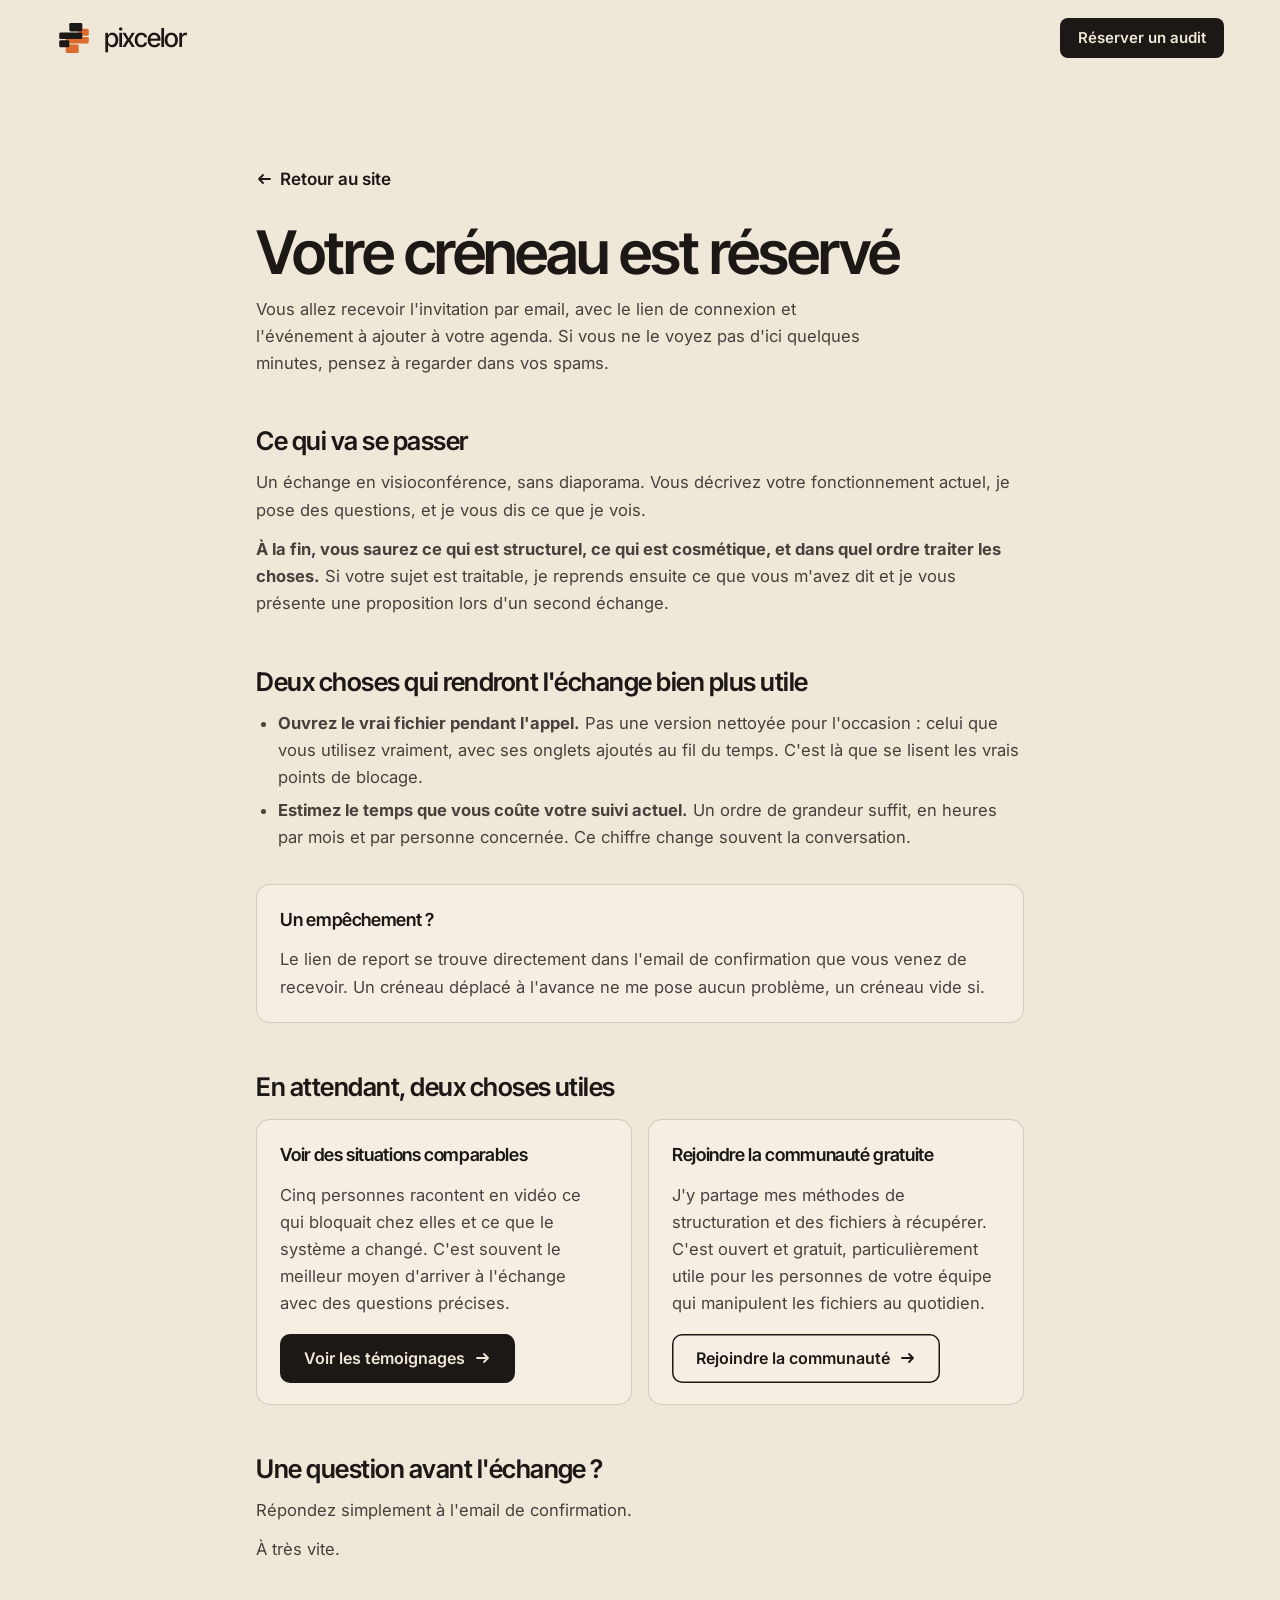
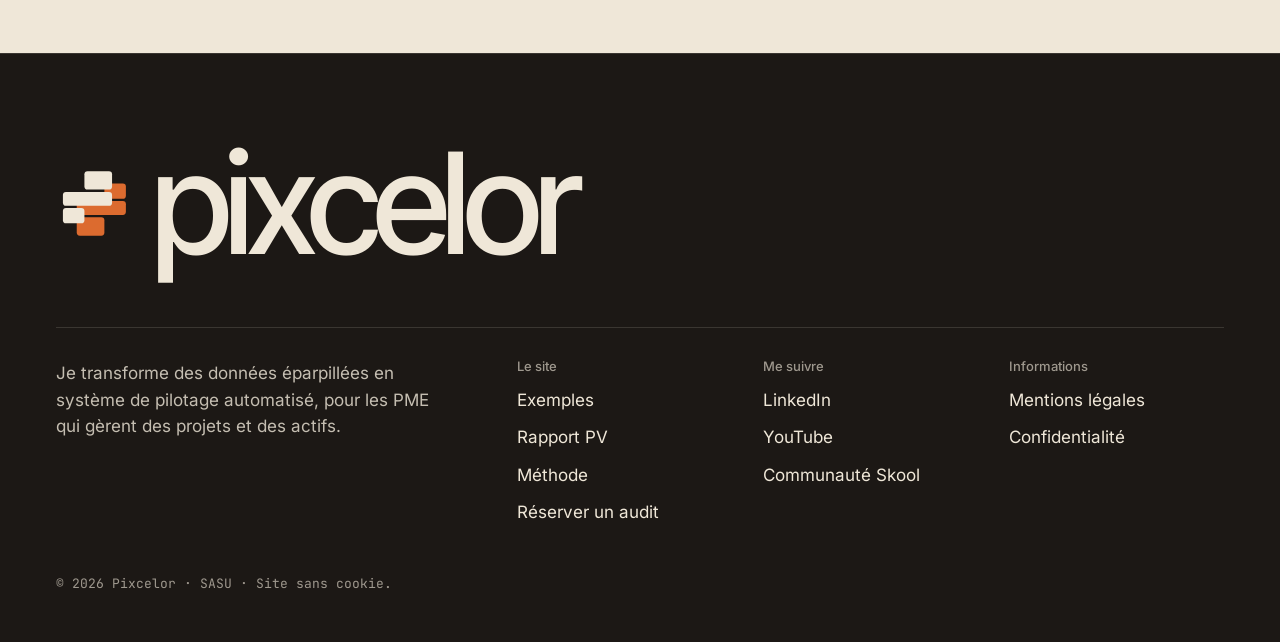
==== commit 21470df8: "Retrait des CGV et des CGU du site Rien ne se vend sur le site : les CGV sont jointes aux devis, les" ====
--- a/appel-confirme/index.html
+++ b/appel-confirme/index.html
@@ -14,7 +14,7 @@
 <link rel="apple-touch-icon" href="../assets/img/apple-touch-icon.png">
 <link rel="preload" href="../assets/fonts/InterTight-latin.woff2" as="font" type="font/woff2" crossorigin>
 <link rel="preload" href="../assets/fonts/Inter-latin.woff2" as="font" type="font/woff2" crossorigin>
-<link rel="stylesheet" href="../assets/css/site.css?v=21">
+<link rel="stylesheet" href="../assets/css/site.css?v=23">
 </head>
 <body>
 <a class="skip" href="#contenu">Aller au contenu</a>
@@ -76,7 +76,7 @@
       <p>Je transforme des données éparpillées en système de pilotage automatisé, pour les PME qui gèrent des projets et des actifs.</p>
       <div><h2>Le site</h2><ul><li><a href="../#exemples">Exemples</a></li><li><a href="../#rapport-pv">Rapport PV</a></li><li><a href="../#methode">Méthode</a></li><li><a href="../#reserver">Réserver un audit</a></li></ul></div>
       <div><h2>Me suivre</h2><ul><li><a href="https://www.linkedin.com/in/etienne-collonge/" rel="noopener" target="_blank">LinkedIn</a></li><li><a href="https://www.youtube.com/@EtienneCollonge" rel="noopener" target="_blank">YouTube</a></li><li><a href="https://www.skool.com/excel-systems-architect-6419/about" rel="noopener" target="_blank">Communauté Skool</a></li></ul></div>
-      <div><h2>Informations</h2><ul><li><a href="../mentions-legales/">Mentions légales</a></li><li><a href="../conditions-generales-de-vente/">CGV</a></li><li><a href="../conditions-generales-dutilisation/">CGU</a></li><li><a href="../politique-de-confidentialite/">Confidentialité</a></li></ul></div>
+      <div><h2>Informations</h2><ul><li><a href="../mentions-legales/">Mentions légales</a></li><li><a href="../politique-de-confidentialite/">Confidentialité</a></li></ul></div>
     </div>
     <p class="footer-base">© 2026 Pixcelor · SASU · Site sans cookie.</p>
   </div>
--- a/assets/css/site.css
+++ b/assets/css/site.css
@@ -189,6 +189,8 @@
 .viz .fl-name { font-size: 14.5px; font-weight: 600; fill: var(--encre); }
 .viz .fl-fmt { font: 500 11.5px var(--f-mono); fill: var(--text-3); }
 .viz .fl-sub { font-size: 13px; fill: var(--text-2); }
+.viz .fl-m { font-size: 13px; }
+.viz .fl-m2 { font-size: 10.5px; }
 .viz .fl-line { stroke: rgba(28, 24, 21, 0.22); }
 .viz .fl-link.is-on .fl-line { stroke: var(--terra); }
 .flow-viz.has-focus .fl-src:not(.is-on), .flow-viz.has-focus .fl-out:not(.is-on) { opacity: 0.4; }
@@ -647,8 +649,16 @@
   .who { gap: 8px; }
   .who-bar { height: 140px; }
   .who-col span { font-size: 11.5px; }
-  .testi-list li { flex-direction: column; }
-  .facade--s { width: 100%; }
+  /* Téléphone : une échelle de titres plus calme, des marges plus courtes, et moins de doublons. */
+  :root { --section: 60px; --fs-h2: 30px; --fs-h3: 20px; --fs-lead: 16.5px; }
+  .quote-big { font-size: 20px; }
+  .band h2, .community h2 { font-size: 26px; }
+  .layers-visual { display: none; }
+  .portrait { max-width: 240px; }
+  .testi-list li { gap: 14px; }
+  .facade--s { width: 104px; }
+  .todo li:nth-child(n+4) { display: none; }
+  .flow-fig, .delay-fig, .gantt-fig { padding: 14px; }
   .tabs [role="tab"] { padding: 11px 16px; font-size: 14.5px; }
   .book-frame { min-height: 760px; }
   .footer-cols { grid-template-columns: minmax(0, 1fr); }
